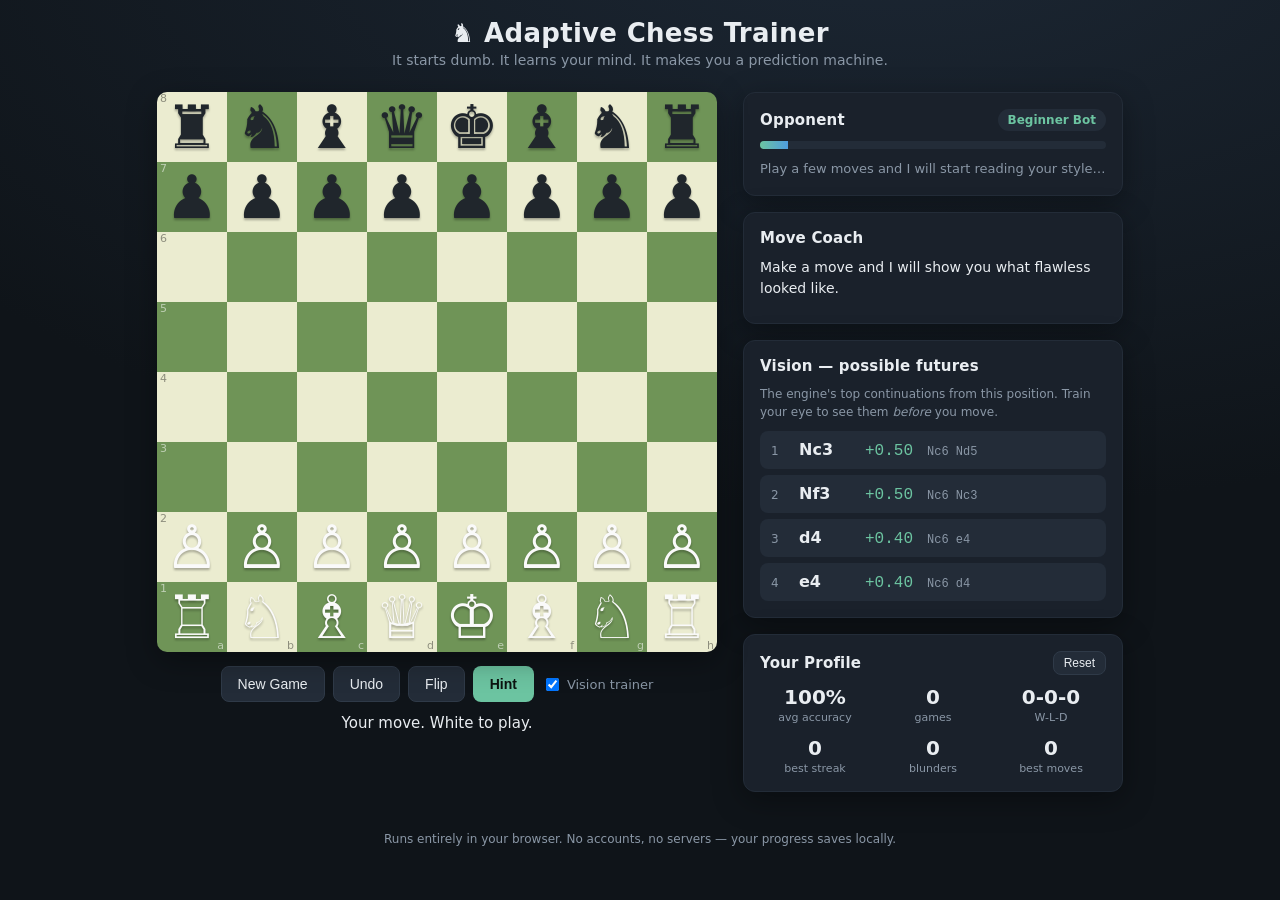
==== index.html @ a627c2c8 "Build adaptive chess trainer A browser-based chess opponent that starts weak, adapts its strength to" ====
<!DOCTYPE html>
<html lang="en">
<head>
  <meta charset="utf-8" />
  <meta name="viewport" content="width=device-width, initial-scale=1" />
  <title>Adaptive Chess Trainer — Predict 100 Endings</title>
  <link rel="stylesheet" href="styles.css" />
</head>
<body>
  <header class="topbar">
    <h1>♞ Adaptive Chess Trainer</h1>
    <p class="tagline">It starts dumb. It learns your mind. It makes you a prediction machine.</p>
  </header>

  <main class="layout">
    <!-- LEFT: board -->
    <section class="board-pane">
      <div class="board-frame">
        <div id="board" class="board" aria-label="chess board"></div>
        <div id="promotion" class="promotion hidden"></div>
      </div>
      <div class="board-controls">
        <button id="newGame" class="btn">New Game</button>
        <button id="undo" class="btn">Undo</button>
        <button id="flip" class="btn">Flip</button>
        <button id="hint" class="btn btn-accent">Hint</button>
        <label class="toggle">
          <input type="checkbox" id="visionToggle" checked /> Vision trainer
        </label>
      </div>
      <div id="status" class="status">Your move. White to play.</div>
    </section>

    <!-- RIGHT: coaching panels -->
    <aside class="side-pane">
      <div class="card opponent-card">
        <div class="card-head">
          <h2>Opponent</h2>
          <span id="levelBadge" class="badge">Beginner Bot</span>
        </div>
        <div class="strength-meter"><div id="strengthFill" class="strength-fill"></div></div>
        <p id="insight" class="insight">Play a few moves and I will start reading your style…</p>
      </div>

      <div class="card move-feedback" id="feedbackCard">
        <div class="card-head"><h2>Move Coach</h2><span id="gradeBadge" class="grade"></span></div>
        <p id="feedbackText" class="feedback-text">Make a move and I will show you what flawless looked like.</p>
        <div id="bestLine" class="best-line"></div>
      </div>

      <div class="card vision-card">
        <div class="card-head"><h2>Vision — possible futures</h2></div>
        <p class="hint-text">The engine's top continuations from this position. Train your eye to see them <em>before</em> you move.</p>
        <ul id="visionList" class="vision-list"></ul>
      </div>

      <div class="card stats-card">
        <div class="card-head"><h2>Your Profile</h2><button id="resetProfile" class="btn btn-small">Reset</button></div>
        <div class="stats-grid">
          <div><span class="stat-num" id="statAcc">100%</span><span class="stat-label">avg accuracy</span></div>
          <div><span class="stat-num" id="statGames">0</span><span class="stat-label">games</span></div>
          <div><span class="stat-num" id="statRecord">0-0-0</span><span class="stat-label">W-L-D</span></div>
          <div><span class="stat-num" id="statStreak">0</span><span class="stat-label">best streak</span></div>
          <div><span class="stat-num" id="statBlunders">0</span><span class="stat-label">blunders</span></div>
          <div><span class="stat-num" id="statBrilliant">0</span><span class="stat-label">best moves</span></div>
        </div>
      </div>
    </aside>
  </main>

  <footer class="footer">
    <span>Runs entirely in your browser. No accounts, no servers — your progress saves locally.</span>
  </footer>

  <script src="js/chess.js"></script>
  <script src="js/ai.js"></script>
  <script src="js/adaptive.js"></script>
  <script src="js/coach.js"></script>
  <script src="js/ui.js"></script>
  <script src="js/app.js"></script>
</body>
</html>
---- styles.css ----
:root {
  --bg: #0f1419;
  --panel: #1a212b;
  --panel-2: #232c38;
  --light: #e9edf1;
  --muted: #8a97a6;
  --accent: #6cc4a1;
  --accent-2: #4f9dde;
  --light-sq: #ebecd0;
  --dark-sq: #6f9457;
  --highlight: rgba(255, 221, 64, 0.55);
  --best: #5fbf7d;
  --good: #8fc97a;
  --inacc: #e6c860;
  --mistake: #e29248;
  --blunder: #e0625e;
  --brilliant: #4fd1c5;
  --shadow: 0 8px 30px rgba(0, 0, 0, 0.35);
  font-family: 'Segoe UI', system-ui, -apple-system, sans-serif;
}

* { box-sizing: border-box; }

body {
  margin: 0;
  background: radial-gradient(1200px 600px at 70% -10%, #1c2734, var(--bg));
  color: var(--light);
  min-height: 100vh;
}

.topbar {
  padding: 18px 28px 6px;
  text-align: center;
}
.topbar h1 { margin: 0; font-size: 26px; letter-spacing: 0.3px; }
.tagline { margin: 4px 0 0; color: var(--muted); font-size: 14px; }

.layout {
  display: flex;
  gap: 26px;
  align-items: flex-start;
  justify-content: center;
  padding: 18px 24px 40px;
  flex-wrap: wrap;
}

/* ---- Board ---- */
.board-pane { display: flex; flex-direction: column; align-items: center; }
.board-frame { position: relative; }
.board {
  width: min(78vw, 560px);
  height: min(78vw, 560px);
  display: grid;
  grid-template-columns: repeat(8, 1fr);
  grid-template-rows: repeat(8, 1fr);
  border-radius: 10px;
  overflow: hidden;
  box-shadow: var(--shadow);
  user-select: none;
}
.square {
  position: relative;
  display: flex;
  align-items: center;
  justify-content: center;
  font-size: min(9vw, 60px);
  line-height: 1;
  cursor: pointer;
}
.square.light { background: var(--light-sq); }
.square.dark { background: var(--dark-sq); }
.square.sel { box-shadow: inset 0 0 0 4px var(--accent-2); }
.square.lastmove::after {
  content: ''; position: absolute; inset: 0; background: var(--highlight);
  pointer-events: none;
}
.square .piece {
  z-index: 2;
  filter: drop-shadow(0 2px 1px rgba(0,0,0,0.3));
  transition: transform 0.05s;
}
.square.w-piece .piece { color: #fafafa; }
.square.b-piece .piece { color: #20262c; }
.square .dot {
  position: absolute; width: 26%; height: 26%; border-radius: 50%;
  background: rgba(20, 30, 20, 0.35); z-index: 1;
}
.square.capture-target .dot {
  width: 86%; height: 86%; background: transparent;
  border: 5px solid rgba(20, 30, 20, 0.35); box-sizing: border-box;
}
.square .coord {
  position: absolute; font-size: 11px; color: rgba(0,0,0,0.4);
  bottom: 1px; right: 3px; z-index: 1;
}
.square.dark .coord { color: rgba(255,255,255,0.55); }
.square .coord.rank { top: 1px; left: 3px; bottom: auto; right: auto; }

.hint-arrow {
  position: absolute; inset: 0; pointer-events: none; z-index: 5;
}

/* Promotion picker */
.promotion {
  position: absolute; inset: 0; background: rgba(10, 14, 18, 0.85);
  display: flex; align-items: center; justify-content: center; gap: 10px;
  z-index: 20; border-radius: 10px;
}
.promotion.hidden { display: none; }
.promotion button {
  font-size: 44px; width: 76px; height: 76px; border-radius: 10px;
  border: none; background: var(--panel-2); color: #fafafa; cursor: pointer;
}
.promotion button:hover { background: var(--accent); }

.board-controls {
  display: flex; gap: 8px; margin-top: 14px; flex-wrap: wrap;
  align-items: center; justify-content: center;
}
.toggle { color: var(--muted); font-size: 13px; display: flex; align-items: center; gap: 5px; }

.btn {
  background: var(--panel-2); color: var(--light); border: 1px solid #2f3a48;
  padding: 9px 16px; border-radius: 8px; cursor: pointer; font-size: 14px;
  transition: background 0.15s, transform 0.05s;
}
.btn:hover { background: #2c3744; }
.btn:active { transform: translateY(1px); }
.btn-accent { background: var(--accent); color: #0c1410; border-color: transparent; font-weight: 600; }
.btn-accent:hover { background: #7fd3b2; }
.btn-small { padding: 4px 10px; font-size: 12px; }

.status {
  margin-top: 12px; font-size: 15px; color: var(--light);
  min-height: 22px; text-align: center;
}
.status.win { color: var(--best); font-weight: 600; }
.status.loss { color: var(--blunder); font-weight: 600; }

/* ---- Side panels ---- */
.side-pane { width: min(94vw, 380px); display: flex; flex-direction: column; gap: 16px; }
.card {
  background: var(--panel); border: 1px solid #232c38; border-radius: 12px;
  padding: 16px; box-shadow: var(--shadow);
}
.card-head { display: flex; align-items: center; justify-content: space-between; margin-bottom: 10px; }
.card-head h2 { margin: 0; font-size: 15px; font-weight: 600; letter-spacing: 0.2px; }

.badge {
  background: var(--panel-2); color: var(--accent); padding: 4px 10px;
  border-radius: 20px; font-size: 12px; font-weight: 600;
}
.strength-meter {
  height: 8px; background: var(--panel-2); border-radius: 6px; overflow: hidden; margin-bottom: 10px;
}
.strength-fill {
  height: 100%; width: 10%;
  background: linear-gradient(90deg, var(--accent), var(--accent-2));
  transition: width 0.4s ease;
}
.insight { margin: 0; color: var(--muted); font-size: 13px; line-height: 1.5; }

.grade { font-size: 12px; font-weight: 700; padding: 3px 9px; border-radius: 20px; }
.grade.brilliant { background: var(--brilliant); color: #06302c; }
.grade.best { background: var(--best); color: #07210f; }
.grade.good { background: var(--good); color: #112a0c; }
.grade.inaccuracy { background: var(--inacc); color: #2e2606; }
.grade.mistake { background: var(--mistake); color: #2e1806; }
.grade.blunder { background: var(--blunder); color: #2e0808; }

.feedback-text { margin: 0 0 8px; font-size: 14px; line-height: 1.5; }
.best-line { font-size: 13px; color: var(--accent); font-family: 'Courier New', monospace; }
.best-line .arrow { color: var(--muted); }

.hint-text { margin: 0 0 10px; color: var(--muted); font-size: 12px; line-height: 1.5; }
.vision-list { list-style: none; margin: 0; padding: 0; display: flex; flex-direction: column; gap: 6px; }
.vision-item {
  display: flex; align-items: baseline; gap: 10px; padding: 8px 10px;
  background: var(--panel-2); border-radius: 8px; cursor: pointer;
  transition: background 0.12s; border: 1px solid transparent;
}
.vision-item:hover { background: #2b3643; border-color: var(--accent-2); }
.vision-rank { color: var(--muted); font-size: 12px; width: 18px; }
.vision-move { font-weight: 700; min-width: 56px; }
.vision-eval { color: var(--accent); font-family: 'Courier New', monospace; min-width: 52px; }
.vision-line { color: var(--muted); font-size: 12px; font-family: 'Courier New', monospace; }

.stats-grid { display: grid; grid-template-columns: repeat(3, 1fr); gap: 12px 8px; }
.stats-grid > div { display: flex; flex-direction: column; align-items: center; }
.stat-num { font-size: 20px; font-weight: 700; }
.stat-label { font-size: 11px; color: var(--muted); margin-top: 2px; text-align: center; }

.footer { text-align: center; color: var(--muted); font-size: 12px; padding: 0 0 26px; }

@media (max-width: 900px) {
  .layout { gap: 18px; }
}
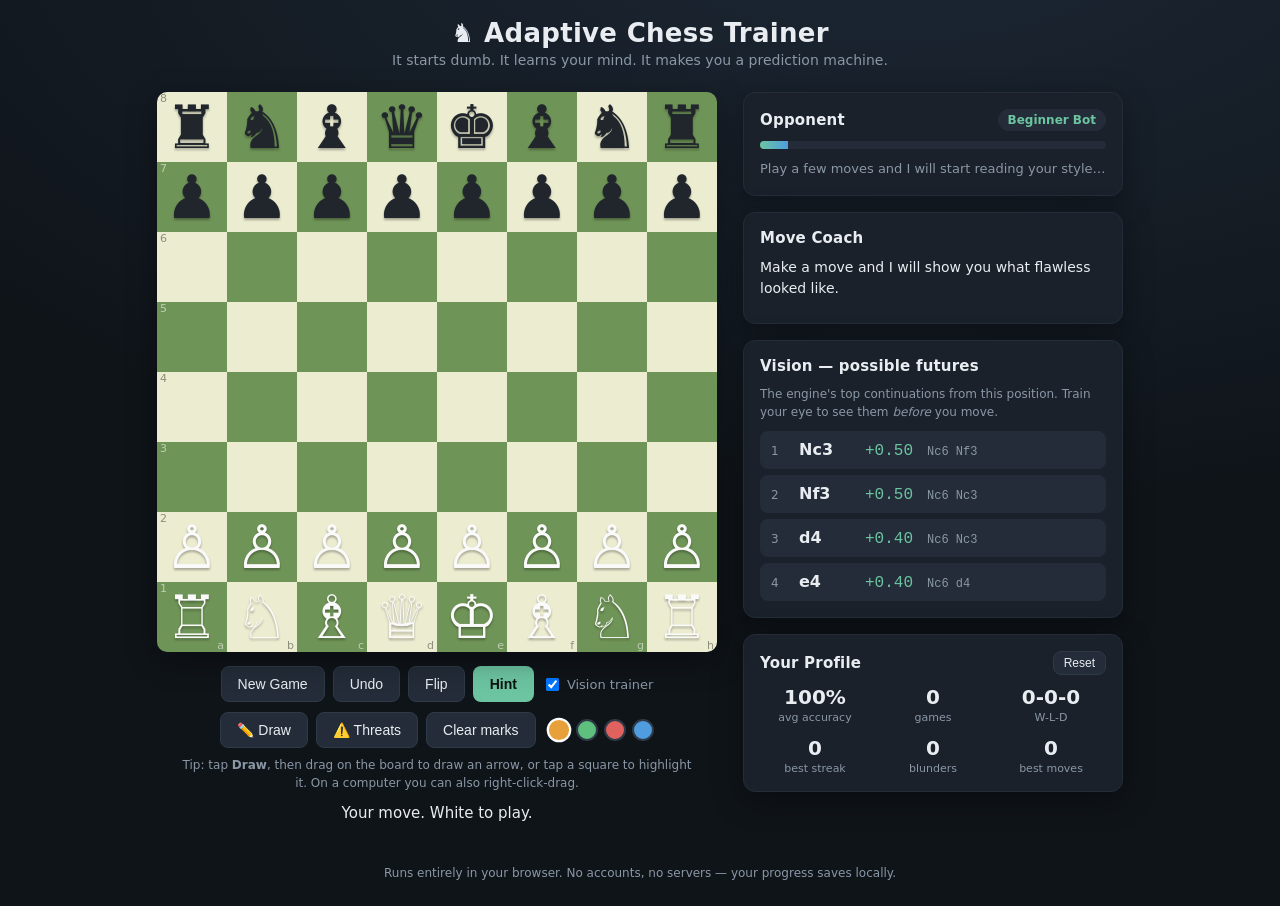
==== commit 8ad04b2f: "Add mobile-friendly board annotations and a Threats helper Lets you plan directly on the board with " ====
--- a/index.html
+++ b/index.html
@@ -28,6 +28,20 @@
           <input type="checkbox" id="visionToggle" checked /> Vision trainer
         </label>
       </div>
+
+      <div class="plan-controls">
+        <button id="drawToggle" class="btn">✏️ Draw</button>
+        <button id="threats" class="btn">⚠️ Threats</button>
+        <button id="clearAnno" class="btn">Clear marks</button>
+        <span class="swatches" id="swatches" aria-label="annotation colours">
+          <button class="swatch selected" data-color="#e8a13a" style="background:#e8a13a" title="orange"></button>
+          <button class="swatch" data-color="#5fbf7d" style="background:#5fbf7d" title="green"></button>
+          <button class="swatch" data-color="#e0625e" style="background:#e0625e" title="red"></button>
+          <button class="swatch" data-color="#4f9dde" style="background:#4f9dde" title="blue"></button>
+        </span>
+      </div>
+      <p id="planHint" class="plan-hint">Tip: tap <b>Draw</b>, then drag on the board to draw an arrow, or tap a square to highlight it. On a computer you can also right-click-drag.</p>
+
       <div id="status" class="status">Your move. White to play.</div>
     </section>
 
--- a/styles.css
+++ b/styles.css
@@ -130,6 +130,27 @@
 .btn-accent:hover { background: #7fd3b2; }
 .btn-small { padding: 4px 10px; font-size: 12px; }
 
+/* Planning / annotation controls */
+.plan-controls {
+  display: flex; gap: 8px; margin-top: 10px; flex-wrap: wrap;
+  align-items: center; justify-content: center;
+}
+.btn.active { background: var(--accent); color: #0c1410; border-color: transparent; font-weight: 600; }
+.swatches { display: inline-flex; gap: 6px; align-items: center; margin-left: 4px; }
+.swatch {
+  width: 22px; height: 22px; border-radius: 50%; cursor: pointer;
+  border: 2px solid #2f3a48; padding: 0;
+}
+.swatch.selected { border-color: #fff; transform: scale(1.12); }
+.plan-hint {
+  margin: 8px auto 0; max-width: 520px; text-align: center;
+  color: var(--muted); font-size: 12px; line-height: 1.5;
+}
+.anno-layer { position: absolute; inset: 0; pointer-events: none; z-index: 4; }
+.anno-preview { position: absolute; inset: 0; pointer-events: none; z-index: 4; }
+.board.draw-mode { cursor: crosshair; touch-action: none; }
+.board.draw-mode .square { cursor: crosshair; }
+
 .status {
   margin-top: 12px; font-size: 15px; color: var(--light);
   min-height: 22px; text-align: center;
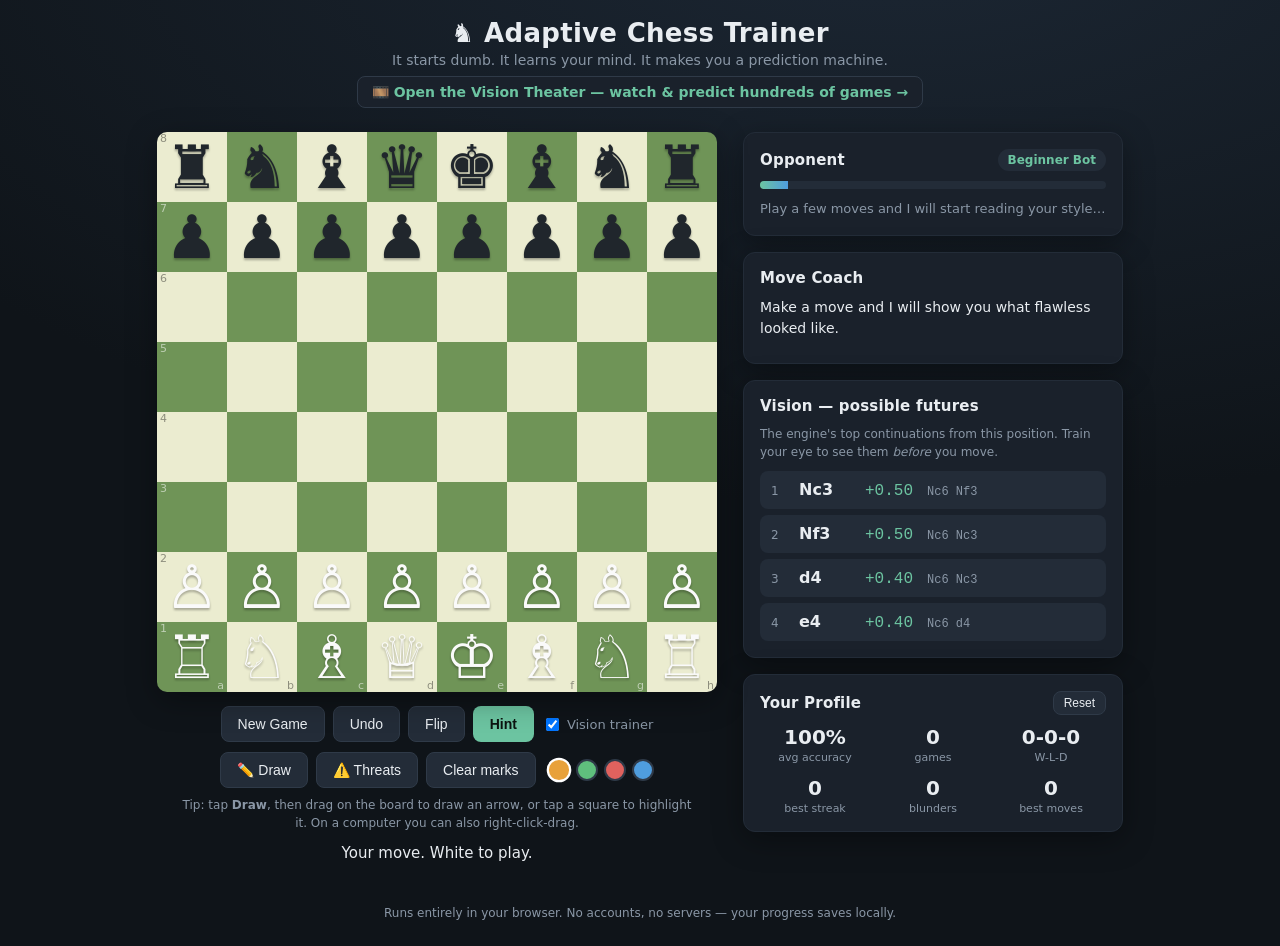
==== commit 28788365: "Add Vision Theater: watch and predict many games at once A new mode (theater.html) that plays a grid" ====
--- a/index.html
+++ b/index.html
@@ -10,6 +10,7 @@
   <header class="topbar">
     <h1>♞ Adaptive Chess Trainer</h1>
     <p class="tagline">It starts dumb. It learns your mind. It makes you a prediction machine.</p>
+    <a class="theater-link" href="theater.html">🎞️ Open the Vision Theater — watch &amp; predict hundreds of games →</a>
   </header>
 
   <main class="layout">
--- a/styles.css
+++ b/styles.css
@@ -216,3 +216,100 @@
 @media (max-width: 900px) {
   .layout { gap: 18px; }
 }
+
+/* ===================== Vision Theater ===================== */
+.theater-link, .back-link {
+  display: inline-block; margin-top: 8px; color: var(--accent);
+  text-decoration: none; font-size: 14px; font-weight: 600;
+  border: 1px solid #2f3a48; padding: 7px 14px; border-radius: 8px;
+  background: var(--panel);
+}
+.theater-link:hover, .back-link:hover { background: var(--panel-2); }
+.back-link { font-weight: 500; }
+
+.theater-controls {
+  display: flex; gap: 14px; align-items: center; justify-content: center;
+  flex-wrap: wrap; padding: 6px 16px 14px;
+}
+.theater-controls .ctl { color: var(--muted); font-size: 13px; display: flex; gap: 6px; align-items: center; }
+.theater-controls select, .theater-controls input[type=range] { accent-color: var(--accent); }
+.theater-controls select {
+  background: var(--panel-2); color: var(--light); border: 1px solid #2f3a48;
+  border-radius: 6px; padding: 5px 8px;
+}
+.engine-mode { color: var(--muted); font-size: 12px; }
+.engine-mode b { color: var(--accent-2); }
+
+.grid {
+  display: grid; gap: 14px; padding: 0 18px 24px; max-width: 1200px; margin: 0 auto;
+  grid-template-columns: repeat(var(--cols, 4), minmax(0, 1fr));
+}
+.mini {
+  background: var(--panel); border: 1px solid #232c38; border-radius: 10px;
+  padding: 8px; cursor: pointer; transition: transform 0.08s, border-color 0.12s;
+}
+.mini:hover { border-color: var(--accent-2); transform: translateY(-2px); }
+.mini-board {
+  display: grid; grid-template-columns: repeat(8, 1fr); grid-template-rows: repeat(8, 1fr);
+  aspect-ratio: 1 / 1; border-radius: 5px; overflow: hidden;
+}
+.tsq {
+  display: flex; align-items: center; justify-content: center;
+  font-size: 2.4vmin; line-height: 1;
+}
+.tsq.l { background: var(--light-sq); }
+.tsq.d { background: var(--dark-sq); }
+.tsq.lm { box-shadow: inset 0 0 0 100px rgba(255, 221, 64, 0.30); }
+.mini-meta { display: flex; justify-content: space-between; margin-top: 6px; font-size: 11px; }
+.mini-move { color: var(--muted); font-family: 'Courier New', monospace; }
+.mini-result { font-weight: 700; }
+.mini-result.white-win { color: #e8edf1; }
+.mini-result.black-win { color: #7da0c4; }
+.mini-result.draw { color: var(--inacc); }
+
+.theater-hint { text-align: center; color: var(--muted); font-size: 13px; max-width: 700px; margin: 0 auto 30px; padding: 0 16px; line-height: 1.6; }
+
+/* Focus modal */
+.focus-modal {
+  position: fixed; inset: 0; background: rgba(8, 11, 15, 0.86);
+  display: flex; align-items: center; justify-content: center; z-index: 50; padding: 16px;
+}
+.focus-modal.hidden { display: none; }
+.focus-inner {
+  display: flex; gap: 20px; background: var(--panel); border: 1px solid #2a3340;
+  border-radius: 14px; padding: 18px; max-width: 920px; width: 100%;
+  max-height: 94vh; overflow: auto; flex-wrap: wrap;
+}
+.focus-left { flex: 1 1 360px; }
+.focus-right { flex: 1 1 260px; min-width: 240px; }
+.focus-board-wrap { position: relative; }
+.focus-board {
+  position: relative;
+  display: grid; grid-template-columns: repeat(8, 1fr); grid-template-rows: repeat(8, 1fr);
+  aspect-ratio: 1 / 1; border-radius: 8px; overflow: hidden;
+  width: min(74vw, 440px); margin: 0 auto;
+}
+.focus-board .tsq { font-size: min(7vw, 42px); cursor: pointer; }
+.focus-board .tsq.sel { box-shadow: inset 0 0 0 4px var(--accent-2); }
+.focus-arrow { position: absolute; inset: 0; pointer-events: none; }
+.focus-buttons { display: flex; gap: 6px; flex-wrap: wrap; justify-content: center; margin-top: 12px; }
+.focus-right h2 { margin: 0 0 8px; font-size: 16px; }
+.focus-status { color: var(--light); font-size: 13px; min-height: 34px; line-height: 1.5; }
+.focus-status .ok { color: var(--best); font-weight: 700; }
+.focus-status .no { color: var(--blunder); font-weight: 700; }
+.focus-moves {
+  font-family: 'Courier New', monospace; font-size: 13px; line-height: 1.8;
+  background: var(--panel-2); border-radius: 8px; padding: 10px; margin: 8px 0;
+  max-height: 220px; overflow: auto;
+}
+.fmove { color: var(--muted); }
+.fmove.played { color: var(--light); }
+.fmove.current { background: var(--accent); color: #0c1410; border-radius: 3px; padding: 0 3px; }
+.pred-score { color: var(--accent); font-weight: 700; font-size: 14px; margin: 4px 0; }
+.focus-tip { color: var(--muted); font-size: 12px; line-height: 1.5; }
+#predictToggle.active { background: var(--accent); color: #0c1410; font-weight: 700; }
+
+@media (max-width: 560px) {
+  .grid { gap: 10px; padding: 0 10px 20px; }
+  .tsq { font-size: 3.2vmin; }
+}
